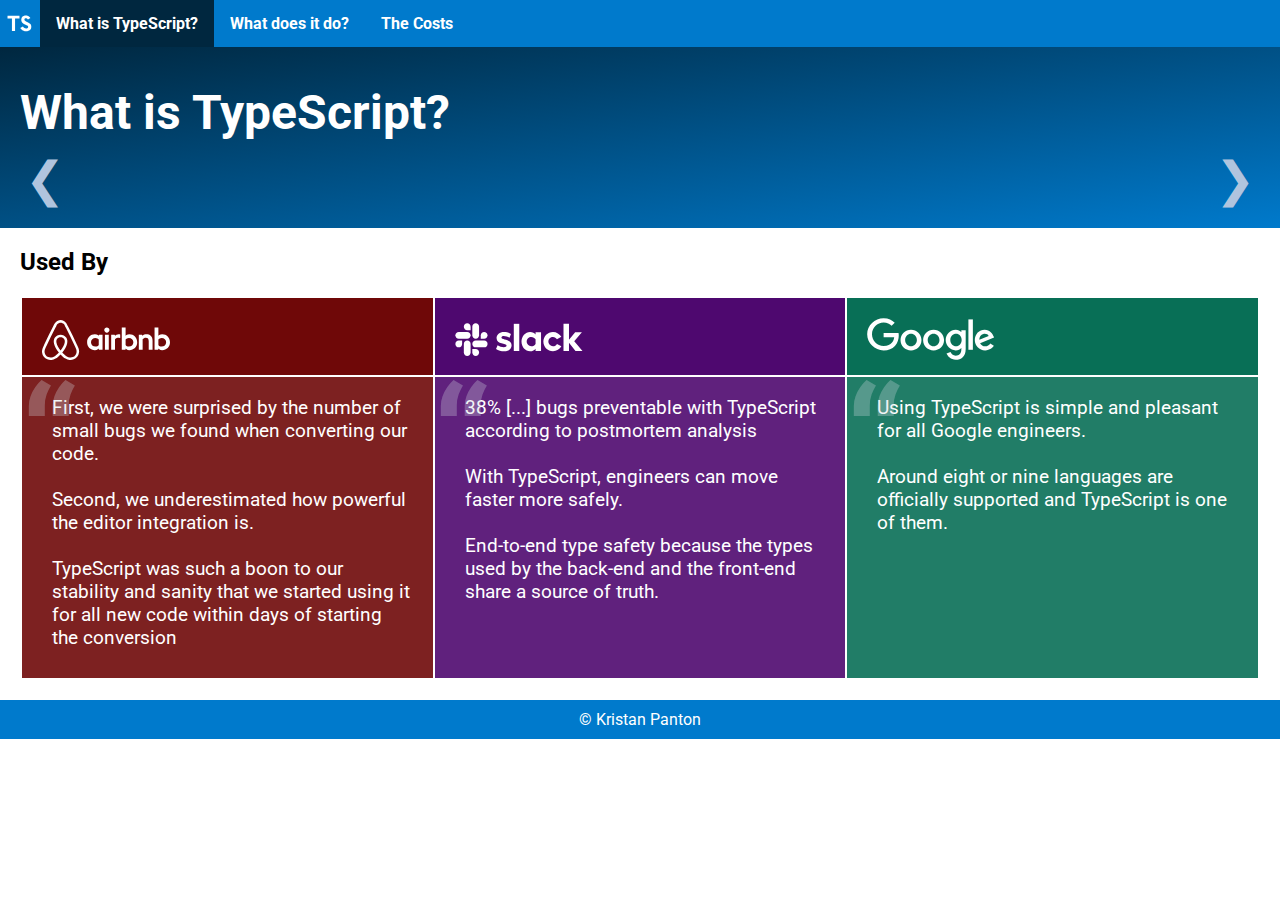
==== index.html @ d558f46f "Init" ====
<!doctype html>
<html class="no-js" lang="">

<head>
    <meta charset="utf-8">
    <title>TypeScript - What is TypeScript?</title>
    <meta name="description" content="">
    <meta name="viewport" content="width=device-width, initial-scale=1">

    <link rel="stylesheet" href="main.css">
    <!--    <link rel="icon" href="img/favicon-32x32.png" type="image/png">-->

    <meta name="theme-color" content="#fafafa">
</head>

<body>
<nav>
    <a href="https://www.typescriptlang.org" target="_blank"> <img class="logo-short" src="img/typescript_logo.svg"
                                               alt="TypeScript logo"></a>
    <img class="logo-long" src="img/typescript_word_logo.svg" alt="TypeScript logo">
    <div><a class="active" href="#">What is TypeScript?</a></div>
    <div><a href="what.html">What does it do?</a></div>
    <div><a href="costs.html">The Costs</a></div>
</nav>
<main>
    <div class="display-container">
        <h1>What is TypeScript?</h1>
        <span id="left">&#10094;</span>
        <span id="content"></span>
        <span id="right">&#10095;</span>
    </div>
    <div class="table-container">
        <h2>Used By</h2>
        <table>
            <thead>
            <tr>
                <th class="airbnb col-1"><img src="img/airbnb_logo.svg" alt="airbnb logo"></th>
                <th class="slack col-2"><img src="img/slack_logo.svg" alt="slack logo"></th>
                <th class="google col-3"><img src="img/google_logo.svg" alt="Google logo"></th>
            </tr>
            </thead>
            <tbody>
            <tr>
                <td class="airbnb col-1"><p><span class="quotation"></span><a
                        href="https://www.youtube.com/watch?v=P-J9Eg7hJwE" target="_blank">First, we were surprised by the number of
                    small bugs we found when converting our
                    code.
                    <br>
                    <br>
                    Second, we underestimated how powerful the editor integration is.
                    <br>
                    <br>
                    TypeScript was such a boon to our stability and sanity that we started using it for all new
                    code
                    within
                    days of starting the conversion </a></p></td>
                <td class="slack col-2"><p><span class="quotation"></span><a
                        href="https://slack.engineering/typescript-at-slack/" target="_blank">
                    38% [...] bugs preventable with TypeScript according to postmortem analysis
                    <br>
                    <br>
                    With TypeScript, engineers can move faster more safely.
                    <br>
                    <br>
                    End-to-end type safety because the types used by the back-end and the front-end share a
                    source
                    of
                    truth.
                </a>
                </p></td>
                <td class="google col-3"><p><span class="quotation"></span><a
                        href="https://www.youtube.com/watch?v=sjov1k5jexA" target="_blank">Using TypeScript is simple and pleasant for
                    all Google engineers.
                    <br>
                    <br>
                    Around eight or nine languages are officially supported and TypeScript is one of them</a>.
                </p></td>
            </tr>
            </tbody>
        </table>

    </div>
</main>

<footer>&copy; Kristan Panton</footer>

<script src="https://code.jquery.com/jquery-3.5.1.slim.min.js"
        integrity="sha256-4+XzXVhsDmqanXGHaHvgh1gMQKX40OUvDEBTu8JcmNs=" crossorigin="anonymous"></script>
<!--<script src="https://ajax.googleapis.com/ajax/libs/jquery/3.3.1/jquery.min.js"></script>-->
<script src="main.js"></script>
</body>

</html>
---- main.css ----
@import url('https://fonts.googleapis.com/css2?family=Roboto&display=swap');

html {
    height: 100%;
}

html, body {
    margin: 0;
    font-family: Roboto, Arial sans-serif;
}

body {
    display: flex;
    flex-direction: column;
}

nav {
    overflow: hidden;
    background-color: #007ACC;
    position: fixed;
    top: 0;
    width: 100%;
    height: auto;
    flex: 1 0 5%;
    z-index: 2;
}

nav .logo-short {
    float: left;
    height: 2.1rem;
    width: auto;
    padding-right: 6px;
}

nav .logo-long {
    display: none;
    height: 2rem;
    padding: 6px 16px 4px 16px;
}

nav div a {
    float: left;
    display: block;
    color: white;
    text-align: center;
    padding: 14px 16px;
    text-decoration: none;
    font-weight: bold;
}

nav a:hover {
    background: white;
    color: #007ACC;
}

nav a:active, .active {
    background-color: #00273F;
    color: white;
}

.display-container {
    /*background-color: #00273F;*/
    background-image: linear-gradient(to bottom right, #00273F, #007ACC);
    padding: 5px 20px 20px 20px;
    overflow: hidden;
}

.display-container h1 {
    color: white;
    font-size: 3rem;
    margin-bottom: 10px;
}

.display-container ul {
    color: lightsteelblue;
    font-size: 1.4rem;
}

li {
    transition: .3s;
    list-style: square;
}

li:hover {
    transform: translateX(20px);
    color: white;
}

.display-container span {
    color: lightsteelblue;
}

.display-container a {
    color: white;
    font-size: x-large;
    background-color: #007ACC;
    border: none;
    padding: 10px;
    border-radius: 5px;
    text-decoration: none;
}

.display-container a:hover {
    background-color: #005a94;
}

.display-container span {
    font-size: 3rem;
}

span#left:hover, span#right:hover {
    cursor: pointer;
}

span#left, span#right {
    padding: 0 5px;
    transition: .3s;
}

span#left:hover {
    padding-left: 0;
    padding-right: 10px;
}
 span#right:hover {
     padding-right: 0;
 }
span#left {
    float: left;
}

span#content {
    text-align: center;
    position: relative;
    top: 7px;
}

span#right {
    float: right;
}

main {
    margin-top: 47px;
    flex: 2 0 80%;
}

.table-container, .detail-container {
    overflow-x: auto;
    padding: 0 20px 20px 20px;
    /*height: 100%;*/
}

th {
    text-align: left;
    vertical-align: center;
    padding: 20px 0 10px 20px;
}

th img, .logo-long {
    filter: invert(100%) sepia(0%) saturate(1316%) hue-rotate(286deg) brightness(99%) contrast(106%);
    width: 8rem;
}

td {
    padding: 0 20px 10px 30px;
    vertical-align: top;
    width: 33.3%;
    position: relative;
    transition: .3s;
    opacity: .9;
}

td a {
    text-decoration: none;
    color: white;
}

td img {
    width: 100%;
    height: auto;
}

.quotation:before {
    content: "\201C";
    color: #CCD6DE;
    font-size: 7.5em;
    font-weight: 700;
    opacity: 0.3;
    position: absolute;
    top: -0.15em;
    left: -0.01em;
    text-shadow: none;
}

table {
    /*border-collapse: collapse;*/
}

td:hover {
    opacity: 1;
}

td[class*="col"] {
    color: white;
    font-size: 1.2rem;
}

.airbnb {
    background-color: #6F0808;
}

.slack {
    background-color: #4E086F;
}

.google {
    background-color: #086F56;
}

footer {
    text-align: center;
    background-color: #007ACC;
    color: white;
    padding: 10px 0;
    flex: 1 0 15%
}

@media screen and (max-width: 470px) {
    nav div a {
        clear: both;
        width: 100%;
        padding-left: 0;
    }

    nav .logo-short {
        /*padding-bottom: 13px;*/
        display: none;
    }

    nav .logo-long {
        display: inherit;
        width: 100%;
        padding-left: 0;
    }

    main {
        margin-top: 128px;
    }
}

@media screen and (max-width: 700px) {
    td {
        min-width: 350px;
    }
}

/* I hope you don't have a wide monitor */
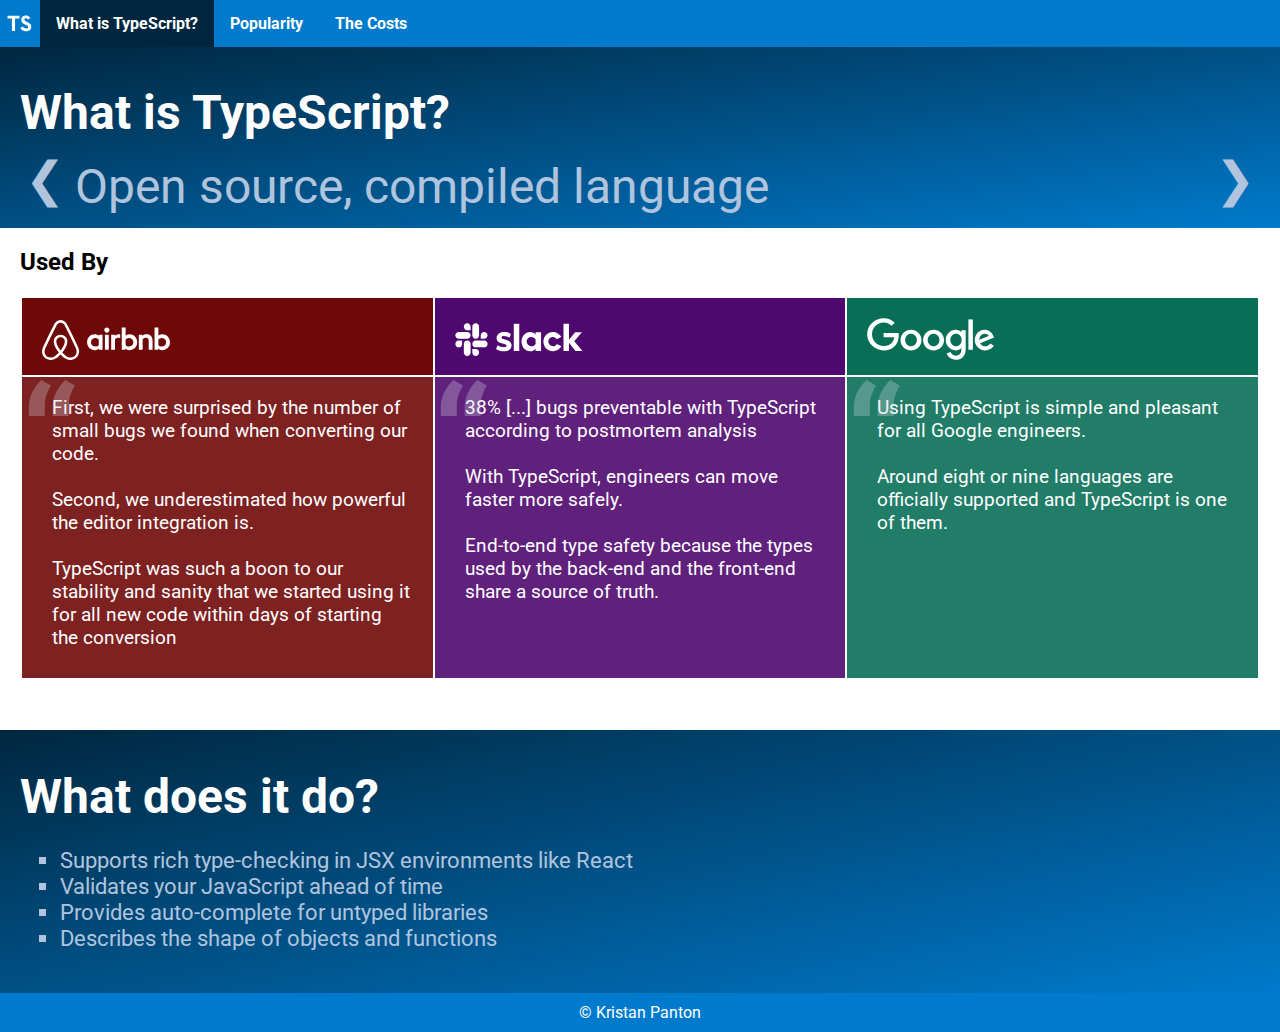
==== commit 93689bdf: "fixed footer, restructured site" ====
--- a/index.html
+++ b/index.html
@@ -16,18 +16,18 @@
 <body>
 <nav>
     <a href="https://www.typescriptlang.org" target="_blank"> <img class="logo-short" src="img/typescript_logo.svg"
-                                               alt="TypeScript logo"></a>
+                                                                   alt="TypeScript logo"></a>
     <img class="logo-long" src="img/typescript_word_logo.svg" alt="TypeScript logo">
     <div><a class="active" href="#">What is TypeScript?</a></div>
-    <div><a href="what.html">What does it do?</a></div>
+    <div><a href="popularity.html">Popularity</a></div>
     <div><a href="costs.html">The Costs</a></div>
 </nav>
 <main>
     <div class="display-container">
         <h1>What is TypeScript?</h1>
-        <span id="left">&#10094;</span>
-        <span id="content"></span>
-        <span id="right">&#10095;</span>
+        <span class="left">&#10094;</span>
+        <span class="content"></span>
+        <span class="right">&#10095;</span>
     </div>
     <div class="table-container">
         <h2>Used By</h2>
@@ -42,7 +42,8 @@
             <tbody>
             <tr>
                 <td class="airbnb col-1"><p><span class="quotation"></span><a
-                        href="https://www.youtube.com/watch?v=P-J9Eg7hJwE" target="_blank">First, we were surprised by the number of
+                        href="https://www.youtube.com/watch?v=P-J9Eg7hJwE" target="_blank">First, we were surprised by
+                    the number of
                     small bugs we found when converting our
                     code.
                     <br>
@@ -69,7 +70,8 @@
                 </a>
                 </p></td>
                 <td class="google col-3"><p><span class="quotation"></span><a
-                        href="https://www.youtube.com/watch?v=sjov1k5jexA" target="_blank">Using TypeScript is simple and pleasant for
+                        href="https://www.youtube.com/watch?v=sjov1k5jexA" target="_blank">Using TypeScript is simple
+                    and pleasant for
                     all Google engineers.
                     <br>
                     <br>
@@ -78,15 +80,32 @@
             </tr>
             </tbody>
         </table>
+    </div>
 
+    <div class="display-container">
+        <h1>What does it do?</h1>
+        <ul>
+            <li>
+                <a target="_blank"
+                   href="https://www.typescriptlang.org/play?#code/[base64]">Supports
+                    rich type-checking in JSX environments like React</a></li>
+            <li><a target="_blank"
+                   href="https://www.typescriptlang.org/play?#code/PTAEAEFMCdoe2gZwFygEwGYME4BQBjOAO0QBdQBXRGUAXlAG9dRQAzASyVIDkBDAW0ioARAEEiAc0gAbXsIA0zULLJ9BIgCK8Abu0QKl8aUNDCACvFaREiBMNwBfXAWK3jAOmlwJACiox3IgFIAEpcIA">Validates
+                your JavaScript ahead of time</a></li>
+            <li><a target="_blank"
+                   href="https://www.typescriptlang.org/play?#code/PTAEAEDsHsFECd7XgZwFAggUxQWWgCYCuANlgJKQAuWSADmgJYC2dyVoWAHnfDiqABmSZqABE3XvzFoAxtEgoOAQzp1QAXk48+KFAAoAlGjSq6AOgDmWKvrHAxAGiFFIsqowWh9fAI7PdQ1AAbzRQUF1zFCxIDDBwhNAAPQAfNABfY1M1cxJGJRj9AGYABjLjIA">Provides
+                auto-complete for untyped libraries</a></li>
+            <li><a target="_blank"
+                   href="https://www.typescriptlang.org/play?#code/[base64]">Describes
+                the shape of objects and functions</a></li>
+        </ul>
     </div>
 </main>
 
 <footer>&copy; Kristan Panton</footer>
 
-<script src="https://code.jquery.com/jquery-3.5.1.slim.min.js"
-        integrity="sha256-4+XzXVhsDmqanXGHaHvgh1gMQKX40OUvDEBTu8JcmNs=" crossorigin="anonymous"></script>
-<!--<script src="https://ajax.googleapis.com/ajax/libs/jquery/3.3.1/jquery.min.js"></script>-->
+<script src="https://code.jquery.com/jquery-3.5.1.min.js"
+        integrity="sha256-9/aliU8dGd2tb6OSsuzixeV4y/faTqgFtohetphbbj0=" crossorigin="anonymous"></script>
 <script src="main.js"></script>
 </body>
 
--- a/main.css
+++ b/main.css
@@ -7,6 +7,8 @@
 html, body {
     margin: 0;
     font-family: Roboto, Arial sans-serif;
+    min-height: 100%;
+    width: auto;
 }
 
 body {
@@ -60,6 +62,9 @@
 
 .display-container {
     /*background-color: #00273F;*/
+    color: lightsteelblue;
+    font-size: 1.4rem;
+    text-decoration: none;
     background-image: linear-gradient(to bottom right, #00273F, #007ACC);
     padding: 5px 20px 20px 20px;
     overflow: hidden;
@@ -71,9 +76,8 @@
     margin-bottom: 10px;
 }
 
-.display-container ul {
-    color: lightsteelblue;
-    font-size: 1.4rem;
+.display-container ul, .display-container a {
+    text-decoration: inherit;
 }
 
 li {
@@ -81,60 +85,46 @@
     list-style: square;
 }
 
-li:hover {
+.display-container li:hover {
     transform: translateX(20px);
     color: white;
 }
 
-.display-container span {
-    color: lightsteelblue;
-}
-
-.display-container a {
-    color: white;
-    font-size: x-large;
-    background-color: #007ACC;
-    border: none;
-    padding: 10px;
-    border-radius: 5px;
-    text-decoration: none;
-}
-
-.display-container a:hover {
-    background-color: #005a94;
-}
-
-.display-container span {
-    font-size: 3rem;
-}
-
-span#left:hover, span#right:hover {
-    cursor: pointer;
-}
-
-span#left, span#right {
+.display-container li a {
+    color: inherit;
+}
+
+span.left, span.right, span.content {
     padding: 0 5px;
     transition: .3s;
-}
-
-span#left:hover {
+    font-size: 3rem;
+    color: lightsteelblue;
+}
+
+span.left:hover, span.right:hover {
+    cursor: pointer;
+}
+
+span.left:hover {
     padding-left: 0;
     padding-right: 10px;
 }
- span#right:hover {
-     padding-right: 0;
- }
-span#left {
-    float: left;
-}
-
-span#content {
+
+span.right:hover {
+    padding-right: 0;
+}
+
+span.left {
+    float: left;
+}
+
+span.content {
     text-align: center;
     position: relative;
     top: 7px;
 }
 
-span#right {
+span.right {
     float: right;
 }
 
@@ -143,11 +133,52 @@
     flex: 2 0 80%;
 }
 
-.table-container, .detail-container {
+.table-container {
     overflow-x: auto;
-    padding: 0 20px 20px 20px;
-    /*height: 100%;*/
-}
+    padding: 0 20px 50px 20px;
+}
+
+.detail-container {
+    position: relative;
+    padding: 0 50px;
+    background: #222428;
+}
+
+.detail-container span.left,
+.detail-container span.right {
+    color: #CACACA;
+    position: absolute;
+    top: 42%;
+}
+
+.detail-container span.left {
+    left: 5px;
+    float: left;
+}
+
+.detail-container span.right {
+    right: 5px;
+    float: right;
+}
+
+.detail-container img.responsive {
+    /*float: left;*/
+}
+
+img.responsive {
+    min-width: 1000px;
+    max-width: 100%;
+    height: auto;
+}
+
+.detail-container img {
+    display: none;
+}
+
+img.visible {
+    display: initial;
+}
+
 
 th {
     text-align: left;
@@ -218,10 +249,12 @@
 
 footer {
     text-align: center;
+    min-width: 100%;
+    height: fit-content;
     background-color: #007ACC;
     color: white;
     padding: 10px 0;
-    flex: 1 0 15%
+    flex: 0 0 15%
 }
 
 @media screen and (max-width: 470px) {
@@ -243,7 +276,7 @@
     }
 
     main {
-        margin-top: 128px;
+        margin-top: 183px;
     }
 }
 
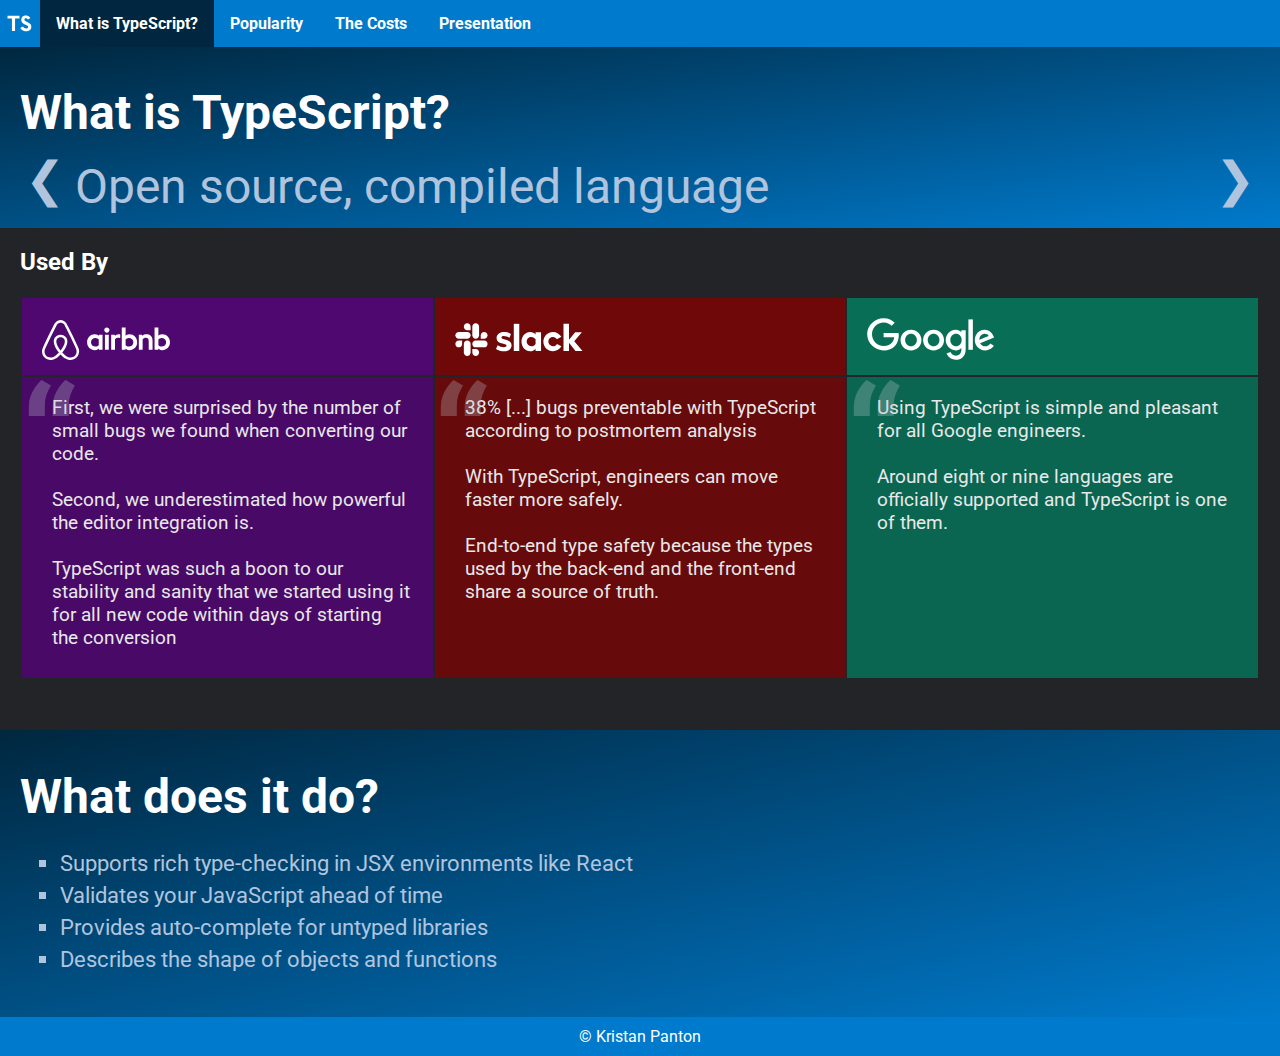
==== commit 1d327939: "added presentation page" ====
--- a/index.html
+++ b/index.html
@@ -6,11 +6,8 @@
     <title>TypeScript - What is TypeScript?</title>
     <meta name="description" content="">
     <meta name="viewport" content="width=device-width, initial-scale=1">
-
+    <meta name="theme-color" content="#007ACC">
     <link rel="stylesheet" href="main.css">
-    <!--    <link rel="icon" href="img/favicon-32x32.png" type="image/png">-->
-
-    <meta name="theme-color" content="#fafafa">
 </head>
 
 <body>
@@ -21,12 +18,13 @@
     <div><a class="active" href="#">What is TypeScript?</a></div>
     <div><a href="popularity.html">Popularity</a></div>
     <div><a href="costs.html">The Costs</a></div>
+    <div><a href="presentation.html">Presentation</a></div>
 </nav>
 <main>
     <div class="display-container">
         <h1>What is TypeScript?</h1>
         <span class="left">&#10094;</span>
-        <span class="content"></span>
+        <span class="content">Open source, compiled language</span>
         <span class="right">&#10095;</span>
     </div>
     <div class="table-container">
@@ -102,7 +100,7 @@
     </div>
 </main>
 
-<footer>&copy; Kristan Panton</footer>
+<footer><a target="_blank" href="https://www.youtube.com/watch?v=dQw4w9WgXcQ">&copy; Kristan Panton</a></footer>
 
 <script src="https://code.jquery.com/jquery-3.5.1.min.js"
         integrity="sha256-9/aliU8dGd2tb6OSsuzixeV4y/faTqgFtohetphbbj0=" crossorigin="anonymous"></script>
--- a/main.css
+++ b/main.css
@@ -6,9 +6,10 @@
 
 html, body {
     margin: 0;
-    font-family: Roboto, Arial sans-serif;
+    font-family: Roboto, sans-serif;
     min-height: 100%;
     width: auto;
+    background-color: #222428;
 }
 
 body {
@@ -61,7 +62,6 @@
 }
 
 .display-container {
-    /*background-color: #00273F;*/
     color: lightsteelblue;
     font-size: 1.4rem;
     text-decoration: none;
@@ -80,11 +80,24 @@
     text-decoration: inherit;
 }
 
+.display-container a {
+    color: white;
+    font-size: inherit;
+}
+
+.display-container a:hover {
+    text-decoration: underline;
+}
+
 li {
     transition: .3s;
     list-style: square;
 }
 
+.display-container li {
+    line-height: 2rem;
+}
+
 .display-container li:hover {
     transform: translateX(20px);
     color: white;
@@ -92,6 +105,15 @@
 
 .display-container li a {
     color: inherit;
+}
+
+.display-container#costs {
+    flex: 2 0 auto;
+}
+
+.display-container#costs li {
+    font-size: 2rem;
+    line-height: 5rem;
 }
 
 span.left, span.right, span.content {
@@ -130,25 +152,36 @@
 
 main {
     margin-top: 47px;
-    flex: 2 0 80%;
+    height: auto;
+    flex: 2 1 auto;
+    display: flex;
+    flex-direction: column;
 }
 
 .table-container {
     overflow-x: auto;
     padding: 0 20px 50px 20px;
+    background-color: #222428;
+}
+
+.table-container h2 {
+    color: white;
 }
 
 .detail-container {
     position: relative;
     padding: 0 50px;
     background: #222428;
+    overflow-x: auto;
+    flex: 2 0 auto;
 }
 
 .detail-container span.left,
 .detail-container span.right {
-    color: #CACACA;
-    position: absolute;
-    top: 42%;
+    color: white;
+    position: fixed;
+    /*position: sticky;*/
+    top: 50%;
 }
 
 .detail-container span.left {
@@ -162,7 +195,8 @@
 }
 
 .detail-container img.responsive {
-    /*float: left;*/
+    max-width: 95%;
+    margin: auto;
 }
 
 img.responsive {
@@ -176,9 +210,8 @@
 }
 
 img.visible {
-    display: initial;
-}
-
+    display: block;
+}
 
 th {
     text-align: left;
@@ -222,10 +255,6 @@
     text-shadow: none;
 }
 
-table {
-    /*border-collapse: collapse;*/
-}
-
 td:hover {
     opacity: 1;
 }
@@ -236,15 +265,19 @@
 }
 
 .airbnb {
+    background-color: #4E086F;
+}
+
+.slack {
     background-color: #6F0808;
-}
-
-.slack {
-    background-color: #4E086F;
 }
 
 .google {
     background-color: #086F56;
+}
+
+iframe {
+    flex: 2 0 auto;
 }
 
 footer {
@@ -257,7 +290,12 @@
     flex: 0 0 15%
 }
 
-@media screen and (max-width: 470px) {
+footer a {
+    text-decoration: none;
+    color: white;
+}
+
+@media screen and (max-width: 540px) {
     nav div a {
         clear: both;
         width: 100%;
@@ -280,10 +318,8 @@
     }
 }
 
-@media screen and (max-width: 700px) {
+@media screen and (max-width: 980px) {
     td {
-        min-width: 350px;
-    }
-}
-
-/* I hope you don't have a wide monitor */+        min-width: 255px;
+    }
+}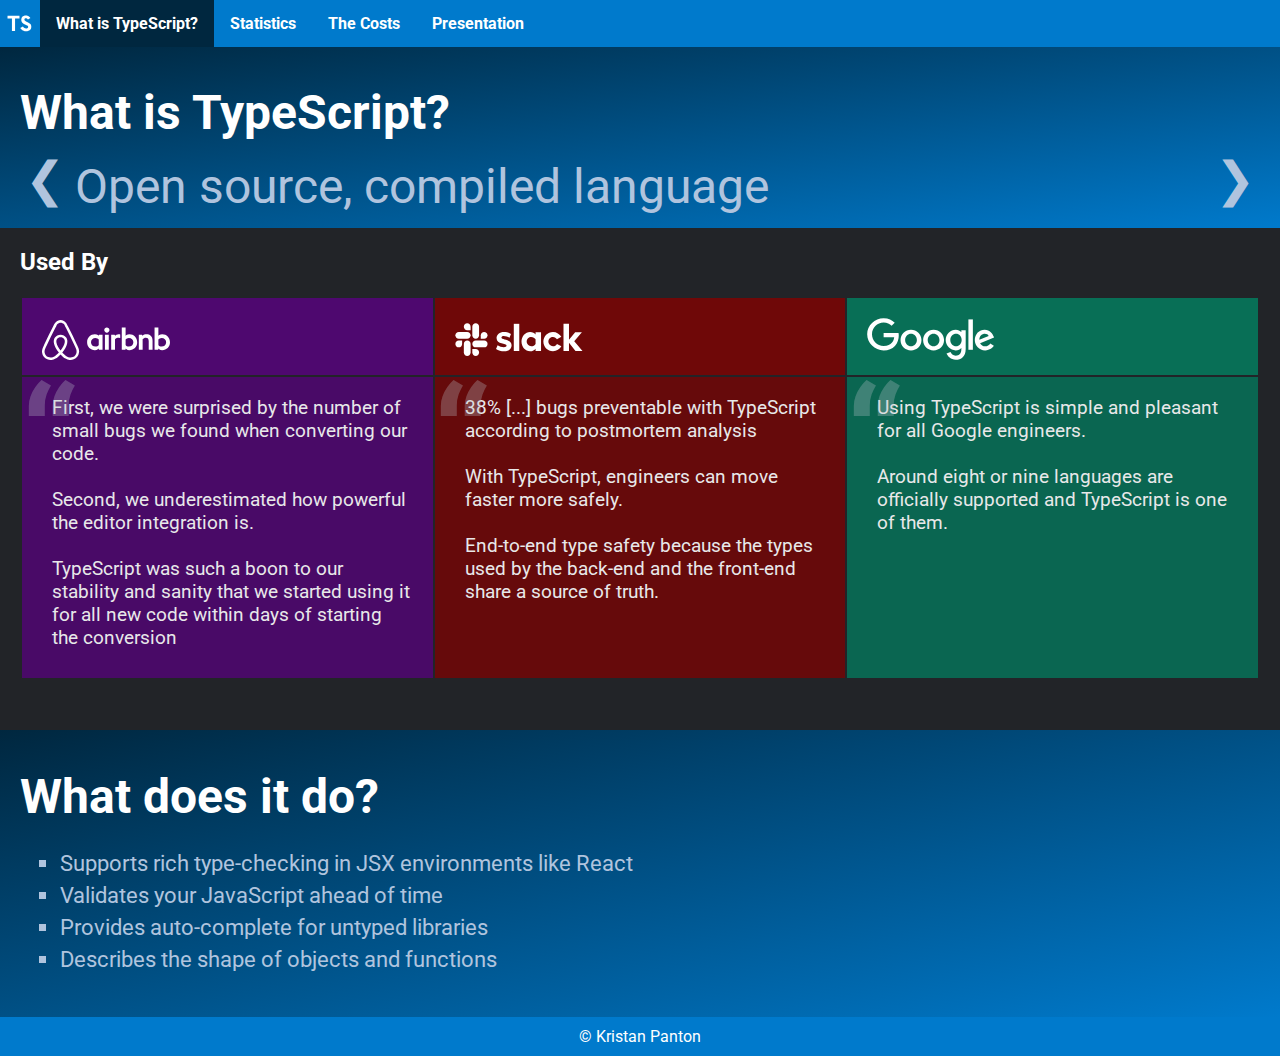
==== commit 167b7bf8: "changed popularity.html to stats.html, added pics to stats.html" ====
--- a/index.html
+++ b/index.html
@@ -16,7 +16,7 @@
                                                                    alt="TypeScript logo"></a>
     <img class="logo-long" src="img/typescript_word_logo.svg" alt="TypeScript logo">
     <div><a class="active" href="#">What is TypeScript?</a></div>
-    <div><a href="popularity.html">Popularity</a></div>
+    <div><a href="stats.html">Statistics</a></div>
     <div><a href="costs.html">The Costs</a></div>
     <div><a href="presentation.html">Presentation</a></div>
 </nav>
--- a/main.css
+++ b/main.css
@@ -195,7 +195,7 @@
 }
 
 .detail-container img.responsive {
-    max-width: 95%;
+    max-width: 90%;
     margin: auto;
 }
 
